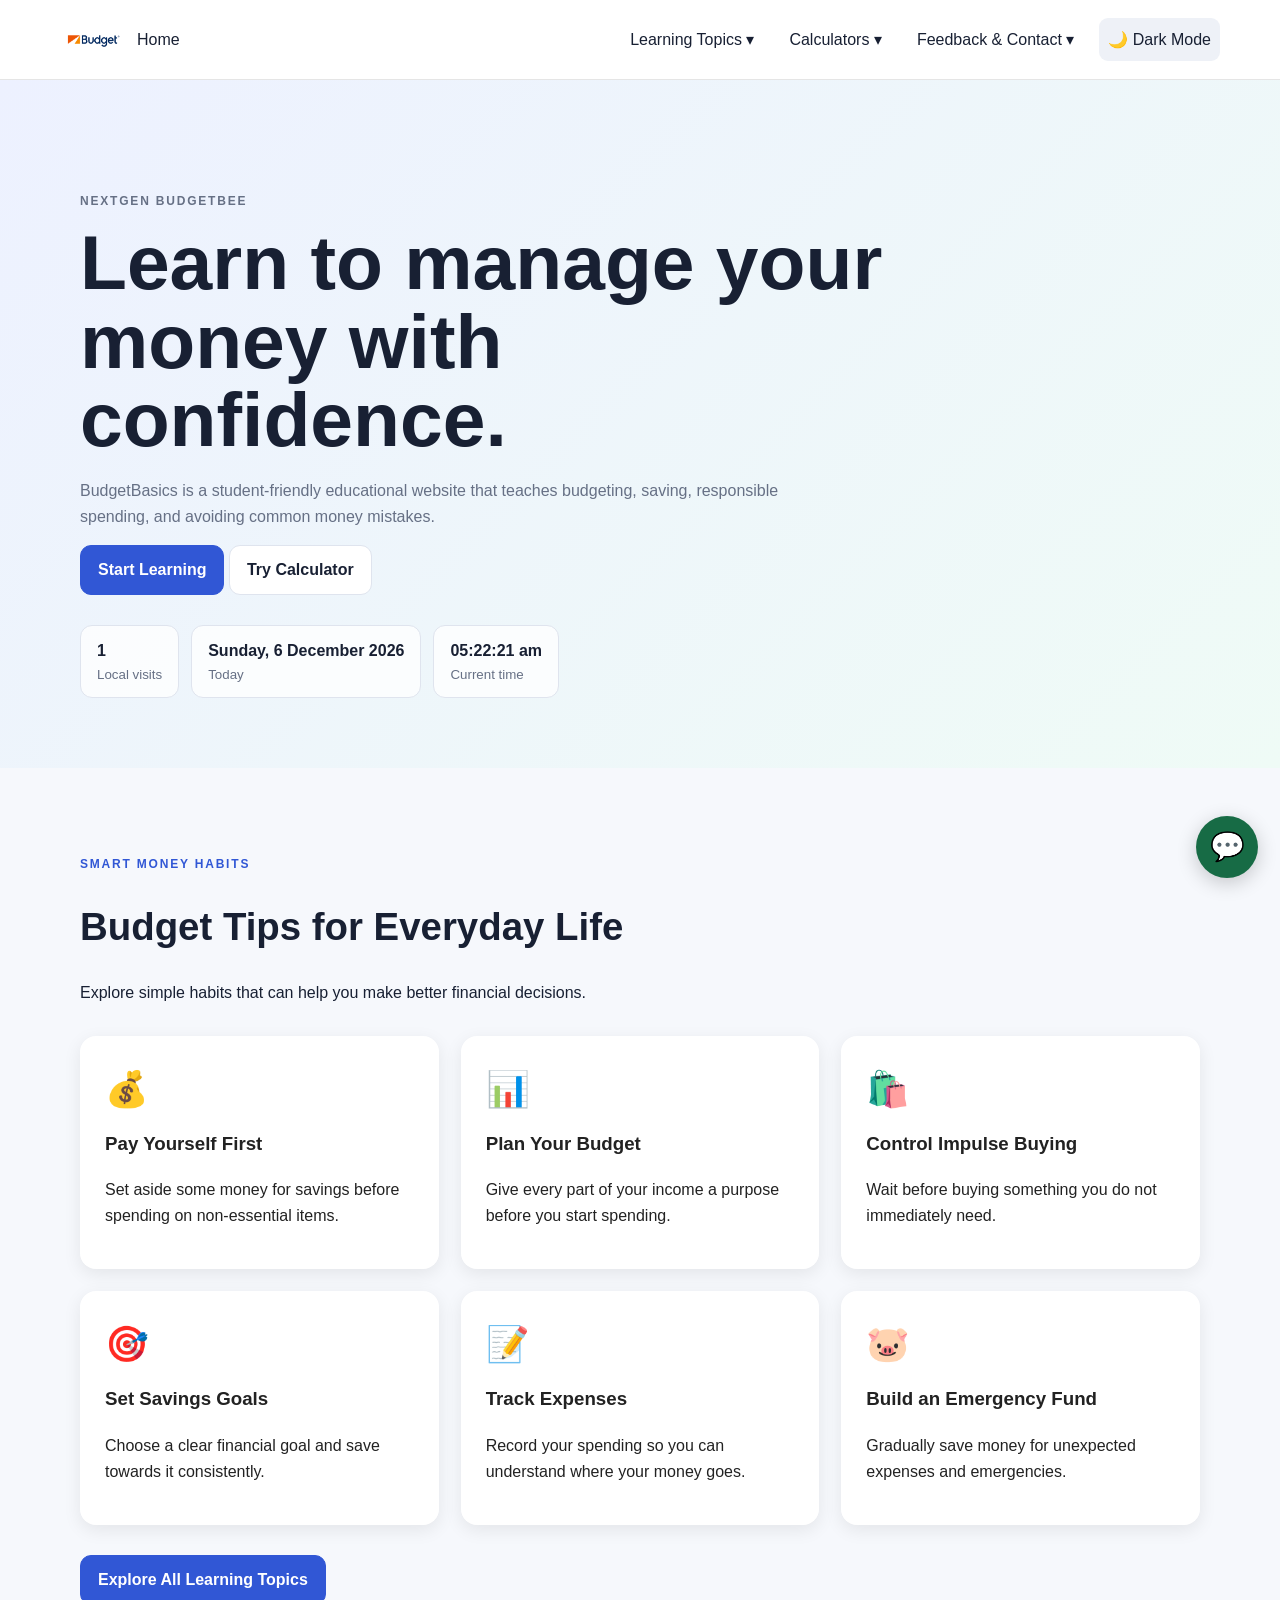
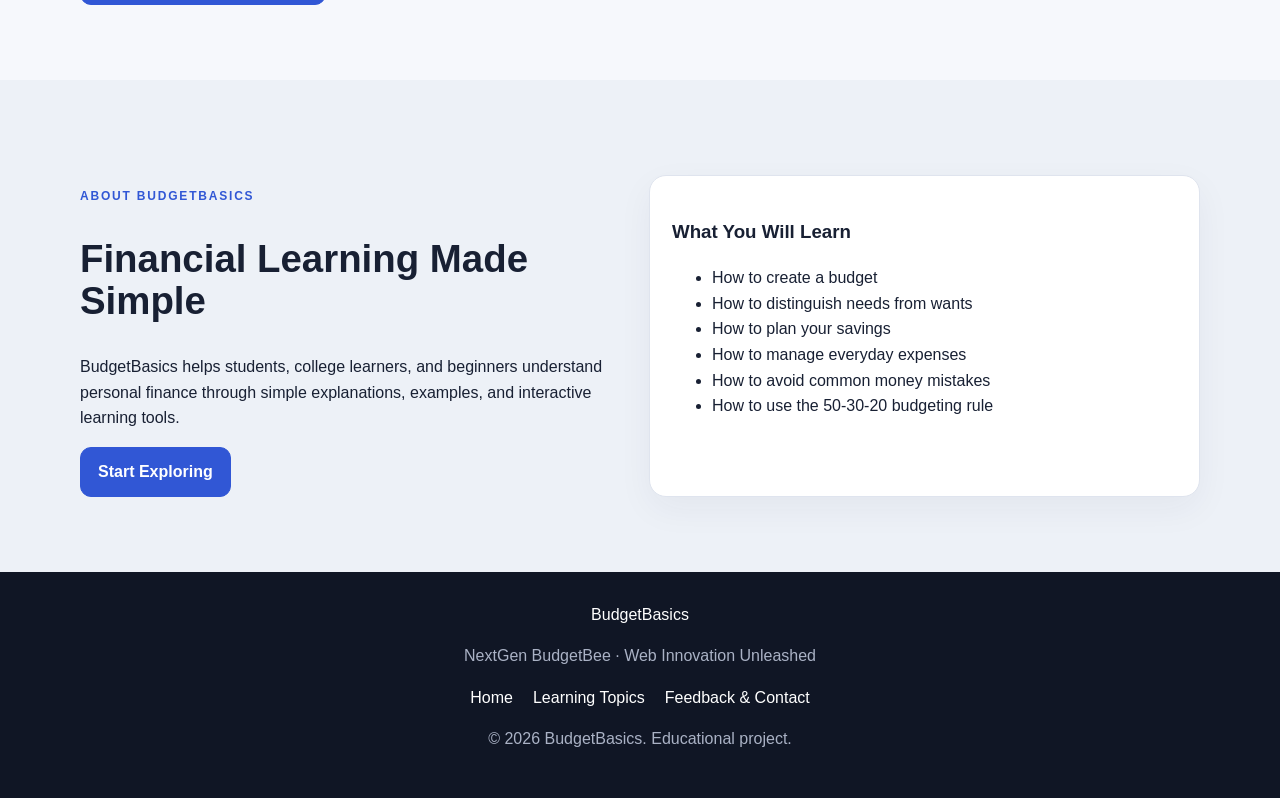
==== index.html @ 1b96ec5b "Add files via upload Upload BudgetBasics website files" ====
<!DOCTYPE html>
<html lang="en">

<head>
    <meta charset="UTF-8">
    <meta name="viewport" content="width=device-width, initial-scale=1.0">

    <title>BudgetBasics | NextGen BudgetBee</title>

    <link rel="stylesheet" href="style.css">
  
</head>

<body>

    <!-- HEADER AND NAVIGATION -->
    <header class="site-header">
        <nav class="navbar" aria-label="Main navigation">
            <div class="nav-left">
                <a href="index.html" class="logo-link" aria-label="BudgetBasics home">
                    <img src="budget.png.png" alt="BudgetBasics logo" class="site-logo">
                </a>
                <a href="index.html" class="home-link">Home</a>
            </div>

            <button id="menu" class="menu-toggle" type="button"
                    aria-label="Toggle navigation" aria-expanded="false">
                ☰
            </button>

            <div 
            id="nav" 
            class="nav-links">
                <div 
                class="dropdown">
                    <button 
                    type="button" 
                    class="dropdown-btn" 
                    id="learningBtn"
                    aria-expanded="false" 
                    aria-controls="learningMenu">Learning Topics ▾</button>

                    <div class="dropdown-menu" 
                    id="learningMenu">
                        <a href="budgetlearning.html#basics">Budgeting Basics</a>
                        <a href="budgetlearning.html#needs">Needs vs Wants</a>
                        <a href="budgetlearning.html#infographics">Infographics</a>
                        <a href="budgetlearning.html#rule">50-30-20 Rule</a>
                        <a href="budgetlearning.html#savings">Savings</a>
                        <a href="budgetlearning.html#expenses">Expenses</a>
                        <a href="budgetlearning.html#mistakes">Money Mistakes</a>
                        <a href="needs-wants.html">Understand Needs & Wants</a>
                    </div>
                </div>

                <div class="dropdown">
                    <button 
                    type="button" 
                    class="dropdown-btn" 
                    id="calculatorsBtn"
                    aria-expanded="false" 
                    aria-controls="calculatorsMenu">Calculators ▾ </button>

                    <div class="dropdown-menu" id="calculatorsMenu">
                        <a href="budgcalculators.html#budget-calculator">50-30-20 Calculator</a>
                        <a href="budgcalculators.html#expense-calculator">Expense Planner</a>
                    </div>
                </div>

                <div class="dropdown">
                    <button 
                    type="button"  
                    id="contactDropdownBtn"
                    aria-expanded="false" 
                    aria-controls="contactDropdown">Feedback &amp; Contact ▾ </button>

                    <div class="dropdown-menu" 
                    id="contactDropdown">
                        <a href="budgetfeedback.html#feedback">Feedback</a>
                        <a href="budgetfeedback.html#contact">Contact Us</a>
                    </div>
                </div>

                <button 
                id="dark" 
                type="button" 
                class="dark-btn">🌙 Dark Mode</button>
            </div>
        </nav>
    </header>

    <main>

        <!-- HOMEPAGE HERO SECTION -->
        <section id="home" class="hero">

            <div class="wrap">

                <p class="eyebrow">
                    NEXTGEN BUDGETBEE
                </p>

                <h1>
                    Learn to manage your money with confidence.
                </h1>

                <p>
                    BudgetBasics is a student-friendly educational
                    website that teaches budgeting, saving,
                    responsible spending, and avoiding common
                    money mistakes.
                </p>

                <div class="hero-buttons">

                    <a class="btn primary" href="budgetlearning.html">Start Learning</a>

                    <a class="btn" href="budgetlearning.html#rule">Try Calculator</a>

                </div>

                <!-- WEBSITE STATISTICS -->
                <div class="stats">

                    <div>
                        <b id="visits">1</b>
                        <small>Local visits</small>
                    </div>

                    <div>
                        <b id="date">--</b>
                        <small>Today</small>
                    </div>

                    <div>
                        <b id="time">--</b>
                        <small>Current time</small>
                    </div>

                </div>

            </div>

        </section>


        <!-- ANIMATED BUDGET TIPS -->
        <section id="budgetTips">

            <div class="wrap">

                <p class="eyebrow">SMART MONEY HABITS</p>

                <h2>Budget Tips for Everyday Life</h2>

                <p>
                    Explore simple habits that can help you
                    make better financial decisions.
                </p>

                <div class="tip-grid">

                    <article class="tip-card">

                        <div class="tip-icon">💰</div>

                        <h3>Pay Yourself First</h3>

                        <p>
                            Set aside some money for savings
                            before spending on non-essential items.
                        </p>

                    </article>


                    <article class="tip-card">

                        <div class="tip-icon">📊</div>

                        <h3>Plan Your Budget</h3>

                        <p>
                            Give every part of your income
                            a purpose before you start spending.
                        </p>

                    </article>


                    <article class="tip-card">

                        <div class="tip-icon">🛍️</div>

                        <h3>Control Impulse Buying</h3>

                        <p>
                            Wait before buying something you
                            do not immediately need.
                        </p>

                    </article>


                    <article class="tip-card">

                        <div class="tip-icon">🎯</div>

                        <h3>Set Savings Goals</h3>

                        <p>
                            Choose a clear financial goal
                            and save towards it consistently.
                        </p>

                    </article>


                    <article class="tip-card">

                        <div class="tip-icon">📝</div>

                        <h3>Track Expenses</h3>

                        <p>
                            Record your spending so you can
                            understand where your money goes.
                        </p>

                    </article>


                    <article class="tip-card">

                        <div class="tip-icon">🐷</div>

                        <h3>Build an Emergency Fund</h3>

                        <p>
                            Gradually save money for unexpected
                            expenses and emergencies.
                        </p>

                    </article>

                </div>

                <a href="budgetlearning.html" class="btn primary">Explore All Learning Topics</a>

            </div>

        </section>


        <!-- ABOUT SECTION -->
        <section 
        id="about" 
        class="alt">

            <div class="wrap two">

                <div>

                    <p class="eyebrow">ABOUT BUDGETBASICS</p>

                    <h2>Financial Learning Made Simple</h2>

                    <p>
                        BudgetBasics helps students, college
                        learners, and beginners understand
                        personal finance through simple
                        explanations, examples, and interactive
                        learning tools.
                    </p>

                    <a href="budgetlearning.html" class="btn primary">Start Exploring</a>

                </div>


                <div class="panel">

                    <h3>What You Will Learn</h3>

                    <ul>
                        <li>How to create a budget</li>
                        <li>How to distinguish needs from wants</li>
                        <li>How to plan your savings</li>
                        <li>How to manage everyday expenses</li>
                        <li>How to avoid common money mistakes</li>
                        <li>How to use the 50-30-20 budgeting rule</li>
                    </ul>

                </div>

            </div>

        </section>

    </main>


    <!-- FLOATING CHATBOT -->
    <div id="chatbotWidget" class="chatbot-widget">

        <button
            id="chatToggle"
            class="chat-toggle"
            aria-label="Open BudgetBee chatbot"
            aria-expanded="false"
        >
            💬
        </button>

        <div id="chatWindow" class="chat-window hidden">

            <div class="chat-header">

                <div>
                    <strong>BudgetBee AI</strong>
                    <small>Your budgeting assistant</small>
                </div>

                <button id="chatClose" aria-label="Close chatbot">
                    ✕
                </button>

            </div>


            <div id="chat" class="chat">

                <div class="bot">
                    Hi! Ask me about budgeting, saving,
                    needs, or avoiding overspending.
                </div>

            </div>


            <div class="prompts">

                <button class="prompt">
                    What is a need?
                </button>

                <button class="prompt">
                    How much should I save?
                </button>

                <button class="prompt">
                    How do I avoid overspending?
                </button>

            </div>


            <form id="chatForm" class="chatInput">

                <input
                    id="question"
                    type="text"
                    placeholder="Ask BudgetBee..."
                    autocomplete="off"
                    required
                >

                <button id="ask" class="btn primary" type="submit">
                    Send
                </button>

            </form>

            <small class="chat-note">
                Educational information only.
            </small>

        </div>

    </div>


    <!-- FOOTER -->
    <footer>

        <div class="wrap">

            <a class="footer-logo" href="index.html">
                BudgetBasics
            </a>

            <p>
                NextGen BudgetBee · Web Innovation Unleashed
            </p>

            <div class="footer-links">

                <a href="index.html">Home</a>

                <a href="budgetlearning.html">Learning Topics</a>

                <a href="budgetfeedback.html">Feedback & Contact</a>

            </div>

            <p>
                © 2026 BudgetBasics. Educational project.
            </p>

        </div>

    </footer>


    <!-- JAVASCRIPT -->
    <script src="script.js"></script>

</body>

</html>
---- style.css ----
*{box-sizing:border-box
}
:root{
    --bg:#f6f8fc;
    --card:#fff;
    --text:#182033;
    --muted:#667085;
    --primary:#3157d5;
    --green:#18a56b;
    --border:#dfe4ee
}
html
{scroll-behavior:smooth
}
body{margin:0;font-family:Arial,sans-serif;
    background:var(--bg);
    color:var(--text);line-height:1.6
}
a{
    text-decoration:none;
    color:inherit
}
button,input,select,textarea{font:inherit}button{cursor:pointer}
.wrap{width:min(1120px,92%);margin:auto
}
header{position:sticky;
    top:0;z-index:20;
    background:#fffffff2;
    border-bottom:1px solid var(--border)
}
.nav{
    min-height:70px;
    display:flex;
    align-items:center;
    gap:15px
}

.logo{
    font-size:1.35rem;
    font-weight:900;
    margin-right:auto
}
.logo span{
    color:var(--primary)
}
nav{
    display:flex;
    gap:12px;
    flex-wrap:wrap
}
nav a{font-size:.8rem;
    color:var(--muted)
}
#menu,#dark{
    border:0;
    background:#eef1f7;
    padding:9px;
    border-radius:9px
}
#menu{
    display:none;
}
.hero{
    padding:100px 0 70px;
    background:linear-gradient(135deg,#edf1ff,#effbf6)
}
h1{
    font-size:clamp(2.4rem,6vw,5rem);
    line-height:1.02;
    max-width:850px;
    margin:0 0 20px
}

h2{font-size:clamp(1.8rem,3vw,3rem);
    line-height:1.1
}
.hero p{
    max-width:700px;
    color:var(--muted)
}
.eyebrow{
    color:var(--primary);
    font-size:.75rem;
    font-weight:900;letter-spacing:.15em
}
.btn{
    display:inline-block;
    border:1px solid var(--border);
    background:var(--card);
    padding:11px 17px;
    border-radius:11px;
    font-weight:800
}
.primary{
    background:var(--primary);
    color:white;
    border-color:var(--primary)
}
.stats{
    display:flex;
    gap:12px;
    margin-top:30px;
    flex-wrap:wrap
}
.stats div{
    background:#ffffffc9;
    border:1px solid var(--border);
    padding:12px 16px;
    border-radius:12px}
.stats b,.stats small{
    display:block
}
.stats small{
    color:var(--muted)}
.ticker{
    background:#121a2a;
    color:white;
    padding:10px;
    text-align:center
}
.ticker span{margin-left:8px
}
section{
    padding:75px 0
}
.alt{
    background:#edf1f7
}
.cards{
    display:grid;
    gap:15px
}
.six{
    grid-template-columns:repeat(3,1fr)
}
.card,.panel,.visual{
    background:var(--card);
    border:1px solid var(--border);
    border-radius:17px;
    padding:22px;
    box-shadow:0 12px 35px #1f2d4a0d
}
    .card b{
        color:var(--primary)
    }
.card p,.visual p{
    color:var(--muted)
}
.two{
    display:grid;
    grid-template-columns:1fr 1fr;
    gap:18px;
    margin-top:20px
}
table{
        width:100%;
        border-collapse:collapse
}
th,td{
    padding:10px;
    border-bottom:1px solid var(--border);
    text-align:left
}
label{
    display:grid;
    gap:6px;
    font-weight:700;
    font-size:.88rem
}
input,select,textarea{
    width:100%;
    padding:11px;
    border:1px solid var(--border);
    border-radius:10px;
    background:var(--card);color:var(--text);
    outline:none
}input:focus,select:focus,textarea:focus,button:focus,a:focus{
    outline:3px solid #3157d544
}
.quiz{
    display:block;
    width:100%;
    margin:7px 0;
    text-align:left
}
.result{
    display:grid;
    grid-template-columns:repeat(3,1fr);
    gap:12px;margin-top:20px
}
.result div{
    border:1px solid var(--border);
    padding:16px;
    border-radius:12px
}
.result span,.result strong{
    display:block
}
.hidden{
    display:none
}
.note,.error{color:var(--muted)
}
.error{color:#c23535;min-height:20px
}
.callout{
    padding:12px;
    border-left:4px solid var(--green);
    background:#edf9f4
}
.progress{
    height:13px;
    background:#e9edf5;
    border-radius:99px;
    overflow:hidden
}
.progress i{
    display:block;
    height:100%;
    width:0;
    background:var(--primary)
}
.form{
    display:grid;
    gap:13px
}
.expenseForm{
    display:grid;
    grid-template-columns:1fr 1fr 1.4fr 1fr auto;
    gap:10px;
    align-items:end
}
.tableScroll{
    overflow:auto;
    margin-top:18px
}
.accordion{
    display:grid;
    gap:10px
}
details{
    background:var(--card);
    padding:16px;
    border:1px solid var(--border);
    border-radius:13px
}
summary{
    font-weight:800;
    cursor:pointer
}
.filters{
    display:flex;
    gap:8px;
    flex-wrap:wrap;
    margin-bottom:18px
}
.filter{
    border:1px solid var(--border);
    background:var(--card);
    padding:8px 13px;
    border-radius:20px
}
.filter.active{
    background:var(--primary);
    color:white
}
.gallery{
    display:grid;
    grid-template-columns:repeat(4,1fr);
    gap:15px
}
.visual div{
    height:180px;
    display:grid;
    place-items:center;
    text-align:center;
    background:linear-gradient(135deg,#edf1ff,#eaf8f1);
    border-radius:12px;
    font-size:1.4rem;
    font-weight:900
}
.chat{
    min-height:250px
}
.bot,.user{
    padding:10px 13px;
    border-radius:12px;
    max-width:80%;
    margin:8px 0}
.bot{
        background:#eef1f7
 }
.user{background:var(--primary);
    color:white;
    margin-left:auto
}
.prompts{
    display:flex;
    gap:7px;
    flex-wrap:wrap;
    margin:12px 0}.prompt{
        border:1px solid var(--border);
        background:var(--card);
        padding:8px 12px;
        border-radius:20px}.chatInput{display:flex;
        gap:8px
 }
.searchResults{
            display:grid;
            grid-template-columns:repeat(3,1fr);gap:10px;
            margin-top:15px
}.searchResults a{
    background:var(--card);
    padding:15px;
    border:1px solid var(--border);
    border-radius:12px;
    font-weight:800
}
footer
{background:#101625;
    color:white;
    padding:35px 0
}
 footer p{
        color:#aab2c5
    }
#top{
    position:fixed;
    right:20px;
    bottom:20px;
    border:0;
    background:var(--primary);
    color:white;
    width:45px;
    height:45px;
    border-radius:50%;
    display:none}
#top.show{
        display:block
    }
body.dark{
        --bg:#0d1220;
        --card:#151c2c;
        --text:#eef2ff;
        --muted:#aab4c8;
        --border:#2b3650
    }
body.dark header{
        background:#0d1220f2
    }
    body.dark .hero{
        background:linear-gradient(135deg,#141c36,#10251d)
    }



/* ==============================
   LOGO
============================== */

.logo {
    display: flex;
    align-items: center;
    gap: 10px;
    text-decoration: none;
    font-weight: bold;
}

.logo-image {
    width: 100px;
    height: 45px;
    object-fit: contain;
    background: transparent;
}

.logo-highlight {
    color: #e4a11b;
}


/* ==============================
   NAVIGATION DROPDOWN
============================== */

.dropdown {
    position: relative;
}

.dropdown-btn {
    background: transparent;
    border: none;
    color: inherit;
    font: inherit;
    padding: 10px;
    cursor: pointer;
}

.dropdown-menu {
    display: none;
    position: absolute;
    top: 100%;
    left: 0;
    min-width: 210px;
    background: white;
    border-radius: 10px;
    box-shadow: 0 8px 20px rgba(0, 0, 0, 0.15);
    z-index: 1000;
    overflow: hidden;
}

.dropdown-menu.open {
    display: block;
}

.dropdown-menu a {
    display: block;
    padding: 12px 15px;
    color: #222;
    text-decoration: none;
}

.dropdown-menu a:hover {
    background: #f1f5f9;
}


/* ==============================
   BUDGET TIP GRID
============================== */

.tip-grid,
.topic-grid,
.contact-grid {
    display: grid;
    grid-template-columns: repeat(3, minmax(0, 1fr));
    gap: 22px;
    margin: 30px 0;
}

.tip-card,
.topic-card {
    padding: 25px;
    border-radius: 16px;
    background: white;
    color: #222;
    box-shadow: 0 5px 18px rgba(0, 0, 0, 0.08);
    text-decoration: none;

    transition:
        transform 0.3s ease,
        box-shadow 0.3s ease;
}

.tip-card:hover,
.topic-card:hover {
    transform: translateY(-8px);
    box-shadow: 0 12px 28px rgba(0, 0, 0, 0.14);
}

.tip-icon,
.topic-card span {
    display: block;
    font-size: 35px;
    margin-bottom: 12px;
}

.topic-card h3,
.tip-card h3 {
    margin-top: 10px;
}


/* ==============================
   CARD ANIMATION
============================== */

@keyframes cardAppear {
    from {
        opacity: 0;
        transform: translateY(20px);
    }

    to {
        opacity: 1;
        transform: translateY(0);
    }
}

.tip-card,
.topic-card {
    animation: cardAppear 0.7s ease both;
}

.tip-card:nth-child(2),
.topic-card:nth-child(2) {
    animation-delay: 0.1s;
}

.tip-card:nth-child(3),
.topic-card:nth-child(3) {
    animation-delay: 0.2s;
}

.tip-card:nth-child(4),
.topic-card:nth-child(4) {
    animation-delay: 0.3s;
}

.tip-card:nth-child(5),
.topic-card:nth-child(5) {
    animation-delay: 0.4s;
}

.tip-card:nth-child(6),
.topic-card:nth-child(6) {
    animation-delay: 0.5s;
}


/* ==============================
   FLOATING CHATBOT
============================== */

.chatbot-widget {
    position: fixed;
    right: 22px;
    bottom: 22px;
    z-index: 2000;
}


/* ROUND CHAT BUTTON */

.chat-toggle {
    width: 62px;
    height: 62px;
    border: none;
    border-radius: 50%;
    background: #176b45;
    color: white;
    font-size: 28px;
    cursor: pointer;
    box-shadow: 0 5px 20px rgba(0, 0, 0, 0.2);
    transition: transform 0.3s ease;
}

.chat-toggle:hover {
    transform: scale(1.08);
}


/* CHAT WINDOW */

.chat-window {
    position: absolute;
    right: 0;
    bottom: 75px;
    width: 340px;
    max-width: calc(100vw - 35px);
    height: 480px;
    max-height: calc(100vh - 120px);
    background: white;
    border-radius: 16px;
    box-shadow: 0 8px 30px rgba(0, 0, 0, 0.2);
    display: flex;
    flex-direction: column;
    overflow: hidden;
}

.hidden {
    display: none !important;
}


/* CHAT HEADER */

.chat-header {
    display: flex;
    justify-content: space-between;
    align-items: center;
    gap: 12px;
    padding: 15px;
    background: #176b45;
    color: white;
}

.chat-header small {
    display: block;
    margin-top: 4px;
}

.chat-header button {
    border: none;
    background: transparent;
    color: white;
    font-size: 20px;
    cursor: pointer;
}


/* CHAT MESSAGES */

.chat {
    flex: 1;
    overflow-y: auto;
    padding: 15px;
}

.bot,
.user {
    max-width: 90%;
    padding: 10px;
    margin-bottom: 12px;
    border-radius: 12px;
    line-height: 1.5;
    overflow-wrap: anywhere;
}

.bot {
    background: #eef6f1;
    color: #222;
}

.user {
    background: #176b45;
    color: white;
    margin-left: auto;
}


/* CHAT SUGGESTIONS */

.prompts {
    display: flex;
    flex-wrap: wrap;
    gap: 6px;
    padding: 10px;
}

.prompt {
    padding: 7px;
    border: 1px solid #176b45;
    border-radius: 15px;
    background: white;
    color: #176b45;
    cursor: pointer;
    font-size: 12px;
}


/* CHAT INPUT */

.chatInput {
    display: flex;
    gap: 8px;
    padding: 10px;
}

.chatInput input {
    flex: 1;
    min-width: 0;
    padding: 10px;
    border: 1px solid #ccc;
    border-radius: 8px;
}

.chat-note {
    padding: 0 10px 10px;
    color: #666;
}


/* ==============================
   FOOTER
============================== */
footer { 
    text-align: center; 
    padding: 30px 20px; 
} 
footer .wrap { 
    display: flex; 
    flex-direction: column; 
    align-items: center; 
    justify-content: center; 
} 
.footer-links { 
    display: flex; 
    justify-content: center; 
    align-items: center; 
    flex-wrap: wrap; 
    gap: 20px; 
} 
.footer-logo { 
    display: inline-block; 
    text-align: center; 
}

/* ==============================
   RESPONSIVE LAYOUT
============================== */

@media (max-width: 800px) {

    .tip-grid,
    .topic-grid,
    .contact-grid {
        grid-template-columns: repeat(2, minmax(0, 1fr));
    }

}

@media (max-width: 550px) {

    .tip-grid,
    .topic-grid,
    .contact-grid {
        grid-template-columns: 1fr;
    }

    .chatbot-widget {
        right: 12px;
        bottom: 12px;
    }

    .chat-toggle {
        width: 55px;
        height: 55px;
    }

    .chat-window {
        width: calc(100vw - 24px);
        right: -4px;
    }

    .dropdown-menu {
        position: static;
        box-shadow: none;
        min-width: 100%;
    }

}

/* =================================
   LEARNING TOPICS DROPDOWN FIX
================================= */

.dropdown {
    position: relative;
    display: inline-block;
}

.dropdown-btn {
    display: block;
    padding: 10px 12px;
    border: none;
    background: transparent;
    color: inherit;
    font-size: inherit;
    font-family: inherit;
    cursor: pointer;
}

/* Hide the dropdown by default */
.dropdown-menu {
    display: none;
    position: absolute;
    top: 100%;
    left: 0;
    min-width: 220px;
    background: white;
    border-radius: 10px;
    box-shadow: 0 8px 20px rgba(0, 0, 0, 0.18);
    z-index: 9999;
    overflow: hidden;
}

/* Display the dropdown when JavaScript adds open */
.dropdown-menu.open {
    display: block;
}

/* Dropdown links */
.dropdown-menu a {
    display: block;
    padding: 12px 16px;
    color: #222;
    text-decoration: none;
    white-space: nowrap;
}

.dropdown-menu a:hover {
    background: #f1f5f9;
    color: #176b45;
}

/* Keep dropdown usable on small screens */
@media (max-width: 768px) {

    .dropdown {
        display: block;
        width: 100%;
    }

    .dropdown-btn {
        width: 100%;
        text-align: left;
    }

    .dropdown-menu {
        position: static;
        width: 100%;
        box-shadow: none;
        border-radius: 6px;
        margin-top: 5px;
    }

}

/* =================================
   DARK MODE
================================= */

/* Smooth colour transitions */
body,
header,
footer,
section,
.panel,
.card,
.tip-card,
.topic-card,
input,
select,
textarea,
table {
    transition:
        background-color 0.3s ease,
        color 0.3s ease,
        border-color 0.3s ease;
}

/* Main page */
body.dark {
    background-color: #121212;
    color: #f1f1f1;
}

/* Header and footer */
body.dark header,
body.dark footer {
    background-color: #1b1b1b;
    color: #f1f1f1;
}

/* Sections */
body.dark section,
body.dark section.alt {
    background-color: #181818;
    color: #f1f1f1;
}

/* Cards and panels */
body.dark .panel,
body.dark .card,
body.dark .tip-card,
body.dark .topic-card {
    background-color: #252525;
    color: #f1f1f1;
    border-color: #444;
}

/* Headings and paragraphs */
body.dark h1,
body.dark h2,
body.dark h3,
body.dark p,
body.dark li,
body.dark small {
    color: inherit;
}

/* Navigation */
body.dark .nav a,
body.dark .dropdown-btn {
    color: #f1f1f1;
}

/* Dropdown */
body.dark .dropdown-menu {
    background-color: #252525;
}

body.dark .dropdown-menu a {
    color: #f1f1f1;
}

body.dark .dropdown-menu a:hover {
    background-color: #383838;
}

/* Form fields */
body.dark input,
body.dark select,
body.dark textarea {
    background-color: #252525;
    color: #f1f1f1;
    border: 1px solid #555;
}

/* Tables */
body.dark table {
    color: #f1f1f1;
}

body.dark th,
body.dark td {
    border-color: #555;
}

/* Links */
body.dark a {
    color: #8fc9ff;
}

/* Buttons */
body.dark button {
    color: #f1f1f1;
}

/* Preserve primary button colours */
body.dark .btn.primary {
    background-color: #176b45;
    color: white;
}

/* Chat window */
body.dark .chat-window {
    background-color: #202020;
    color: #f1f1f1;
}

body.dark .bot {
    background-color: #303030;
    color: #f1f1f1;
}

body.dark .prompt {
    background-color: #252525;
    color: #f1f1f1;
    border-color: #777;
}

/* Chat input */
body.dark .chatInput input {
    background-color: #252525;
    color: #f1f1f1;
}


    @media(max-width:1000px){
        nav{display:none;
            position:absolute;
            left:4%;
            right:4%;
            top:70px;
            background:var(--card);
            padding:15px;
            border:1px solid var(--border);
            border-radius:12px
        }
            nav.open{
                display:grid;
                grid-template-columns:repeat(2,1fr)
            }
            #menu{
                display:block
            }
            .six{
                grid-template-columns:repeat(2,1fr)
            }
            .gallery{
                grid-template-columns:repeat(2,1fr)
            }
            .expenseForm{
                grid-template-columns:1fr 1fr
            }.expenseForm button{
                grid-column:span 2
            }
        }
        @media(max-width:700px){
            .two,.six,.result,.gallery,.searchResults{
                grid-template-columns:1fr
            }
            .expenseForm{
                grid-template-columns:1fr
            }
            .expenseForm button{
                grid-column:auto
            }
            .chatInput{
                flex-direction:column
            }
            .hero{
                padding-top:70px
            }
            section{
                padding:55px 0
            }
            nav.open{
                grid-template-columns:1fr}}


.budget-calculator {
 max-width: 800px; 
 margin: 40px auto; 
 padding: 25px; 
 text-align: center; 
} 
.budget-calculator h2 {
 margin-bottom: 12px; 
} 
.calculator-box { 
max-width: 550px; 
margin: 25px auto; 
padding: 25px; 
border: 1px solid #ddd; 
border-radius: 15px; 
background: #ffffff; 
box-shadow: 0 5px 15px rgba(0, 0, 0, 0.08); 
text-align: left; 
} 
.calculator-box label { 
display: block; 
margin-bottom: 10px; 
font-weight: bold; 
} 
.calculator-box input { 
display: block; 
width: 100%; 
padding: 14px; 
margin-bottom: 15px; 
border: 1px solid #bbb; 
border-radius: 8px; 
font-size: 16px; 
box-sizing: border-box; 
} 
.calculator-box button { 
width: 100%; 
min-height: 48px; 
padding: 12px; 
border: none; 
border-radius: 8px; 
background: #237a57; 
color: white; 
font-size: 16px; 
font-weight: bold; 
cursor: pointer; 
} 
.calculator-box button:hover { 
background: #185c40; 
} 
#budgetError { 
color: #c62828; 
font-weight: bold; 
} 
#budgetResults { 
margin-top: 25px; 
}
 #budgetResults[hidden] { 
display: none; 
} 
.budget-result { 
margin: 15px 0; 
padding: 15px; 
border-radius: 10px; 
}
.budget-result h4 { 
margin: 0 0 8px;
} 
.budget-result p { 
margin: 5px 0 12px; 
} 
.budget-result strong { 
font-size: 22px; 
} 
.needs-result { 
background: #e4f3e9; 
color: #185c40; 
} 
.wants-result { 
background: #fff0d9; 
color: #80520b; 
} 
.savings-result { 
background: #e5edff; 
color: #244c9b; 
} 
.budget-total { 
display: flex; 
justify-content: space-between; 
gap: 12px; 
flex-wrap: wrap; 
margin-top: 20px; 
padding-top: 15px; 
border-top: 2px solid #ddd; 
font-size: 18px; 
} 
@media (max-width: 600px) {
.budget-calculator { 
    padding: 12px; 
} 
.calculator-box { 
padding: 18px; 
}
}
#expenses { 
    max-width: 650px; 
    margin: 30px auto; 
    padding: 20px; 
} 
#expenseForm { 
    display: flex; 
    flex-direction: column; 
    gap: 12px; 
} 
#expenseAmount { 
    width: 100%; 
    box-sizing: border-box; 
    padding: 14px; 
    border: 1px solid #ccc; 
    border-radius: 8px; 
    font-size: 16px; 
}
#expenseForm button { 
    padding: 14px; 
    border: none; 
    border-radius: 8px; 
    background: #237a57; 
    color: white; 
    font-size: 16px; 
    cursor: pointer; 
} 
#expenseResult { 
    margin-top: 20px; 
    padding: 20px; 
    background: #e4f3e9;
    color: #185c40; 
    border-radius: 10px; 
} 
#expenseResult[hidden] { 
    display: none; 
} 
#expenseTotal { 
    font-size: 24px; 
} 
#expenseError { 
    color: #c62828; 
}

/* HEADER AND NAVIGATION */

.site-header {
    position: relative;
    z-index: 1000;
    background: var(--header-bg, #ffffff);
    border-bottom: 1px solid #e5e5e5;
}

.navbar {
    display: flex;
    align-items: center;
    justify-content: space-between;
    gap: 20px;
    max-width: 1200px;
    margin: 0 auto;
    padding: 12px 20px;
}

.nav-left {
    display: flex;
    align-items: center;
    gap: 12px;
    flex-shrink: 0;
}

.site-logo {
    display: block;
    width: 65px;
    height: 55px;
    object-fit: contain;
}

.home-link {
    font-weight: bold;
}

.nav-links {
    display: flex;
    align-items: center;
    justify-content: flex-end;
    flex-wrap: wrap;
    gap: 15px;
}

.nav-links a,
.nav-links button,
.home-link {
    text-decoration: none;
    color: inherit;
    font: inherit;
}

.nav-links a:hover,
.home-link:hover {
    color: #237a57;
}

.menu-toggle {
    display: none;
}

/* FEEDBACK AND CONTACT DROPDOWN */

.dropdown {
    position: relative;
}

.dropdown > button {
    padding: 10px;
    border: none;
    background: transparent;
    cursor: pointer;
}

.dropdown-menu {
    display: none;
    position: absolute;
    top: 100%;
    right: 0;
    min-width: 170px;
    padding: 8px;
    background: #ffffff;
    color: #222222;
    border: 1px solid #dddddd;
    border-radius: 8px;
    box-shadow: 0 5px 15px rgba(0, 0, 0, 0.12);
}

.dropdown-menu.open {
    display: block;
}

.dropdown-menu a {
    display: block;
    padding: 12px;
    border-radius: 5px;
}

.dropdown-menu a:hover {
    background: #e4f3e9;
}

/* MOBILE NAVIGATION */

@media (max-width: 850px) {
    .navbar {
        flex-wrap: wrap;
    }

    .menu-toggle {
        display: block;
        padding: 10px;
        font-size: 22px;
        cursor: pointer;
    }

    .nav-links {
        display: none;
        flex-direction: column;
        align-items: stretch;
        width: 100%;
        gap: 8px;
    }

    .nav-links.open {
        display: flex;
    }

    .dropdown-menu {
        position: static;
        width: auto;
        box-shadow: none;
    }
}
/* Keep Dark Mode button text black */

body.dark #dark {
    color: #000000 !important;
    background-color: #ffffff !important;
    border: 1px solid #cccccc;
}
/* =====================================
   BUDGETBASICS CONTACT FORM DESIGN
===================================== */

.message-form {
    max-width: 750px;
    margin: 40px auto;
    padding: 30px;
    border-radius: 18px;
}

.message-form h3 {
    font-size: 26px;
    margin-bottom: 12px;
}

.message-form p {
    line-height: 1.7;
}

#contactForm {
    display: flex;
    flex-direction: column;
    gap: 12px;
    margin-top: 25px;
}

#contactForm label {
    font-weight: 600;
    margin-top: 8px;
}

#contactForm input,
#contactForm textarea {
    width: 100%;
    padding: 14px;
    border: 1px solid #cccccc;
    border-radius: 10px;
    font-size: 16px;
    font-family: inherit;
    box-sizing: border-box;
}

#contactForm textarea {
    resize: vertical;
    min-height: 130px;
}

#contactForm input:focus,
#contactForm textarea:focus {
    outline: 2px solid #b9366b;
    border-color: #b9366b;
}

#contactForm button {
    padding: 14px 22px;
    border-radius: 10px;
    font-size: 16px;
    cursor: pointer;
    margin-top: 10px;
}

#contactForm button:disabled {
    opacity: 0.6;
    cursor: not-allowed;
}

#formStatus {
    margin-top: 18px;
    font-weight: 600;
    line-height: 1.6;
}

/* MOBILE RESPONSIVENESS */

@media (max-width: 600px) {

    .message-form {
        padding: 20px;
        margin: 25px auto;
    }

    .message-form h3 {
        font-size: 22px;
    }

    #contactForm input,
    #contactForm textarea {
        font-size: 16px;
    }

}
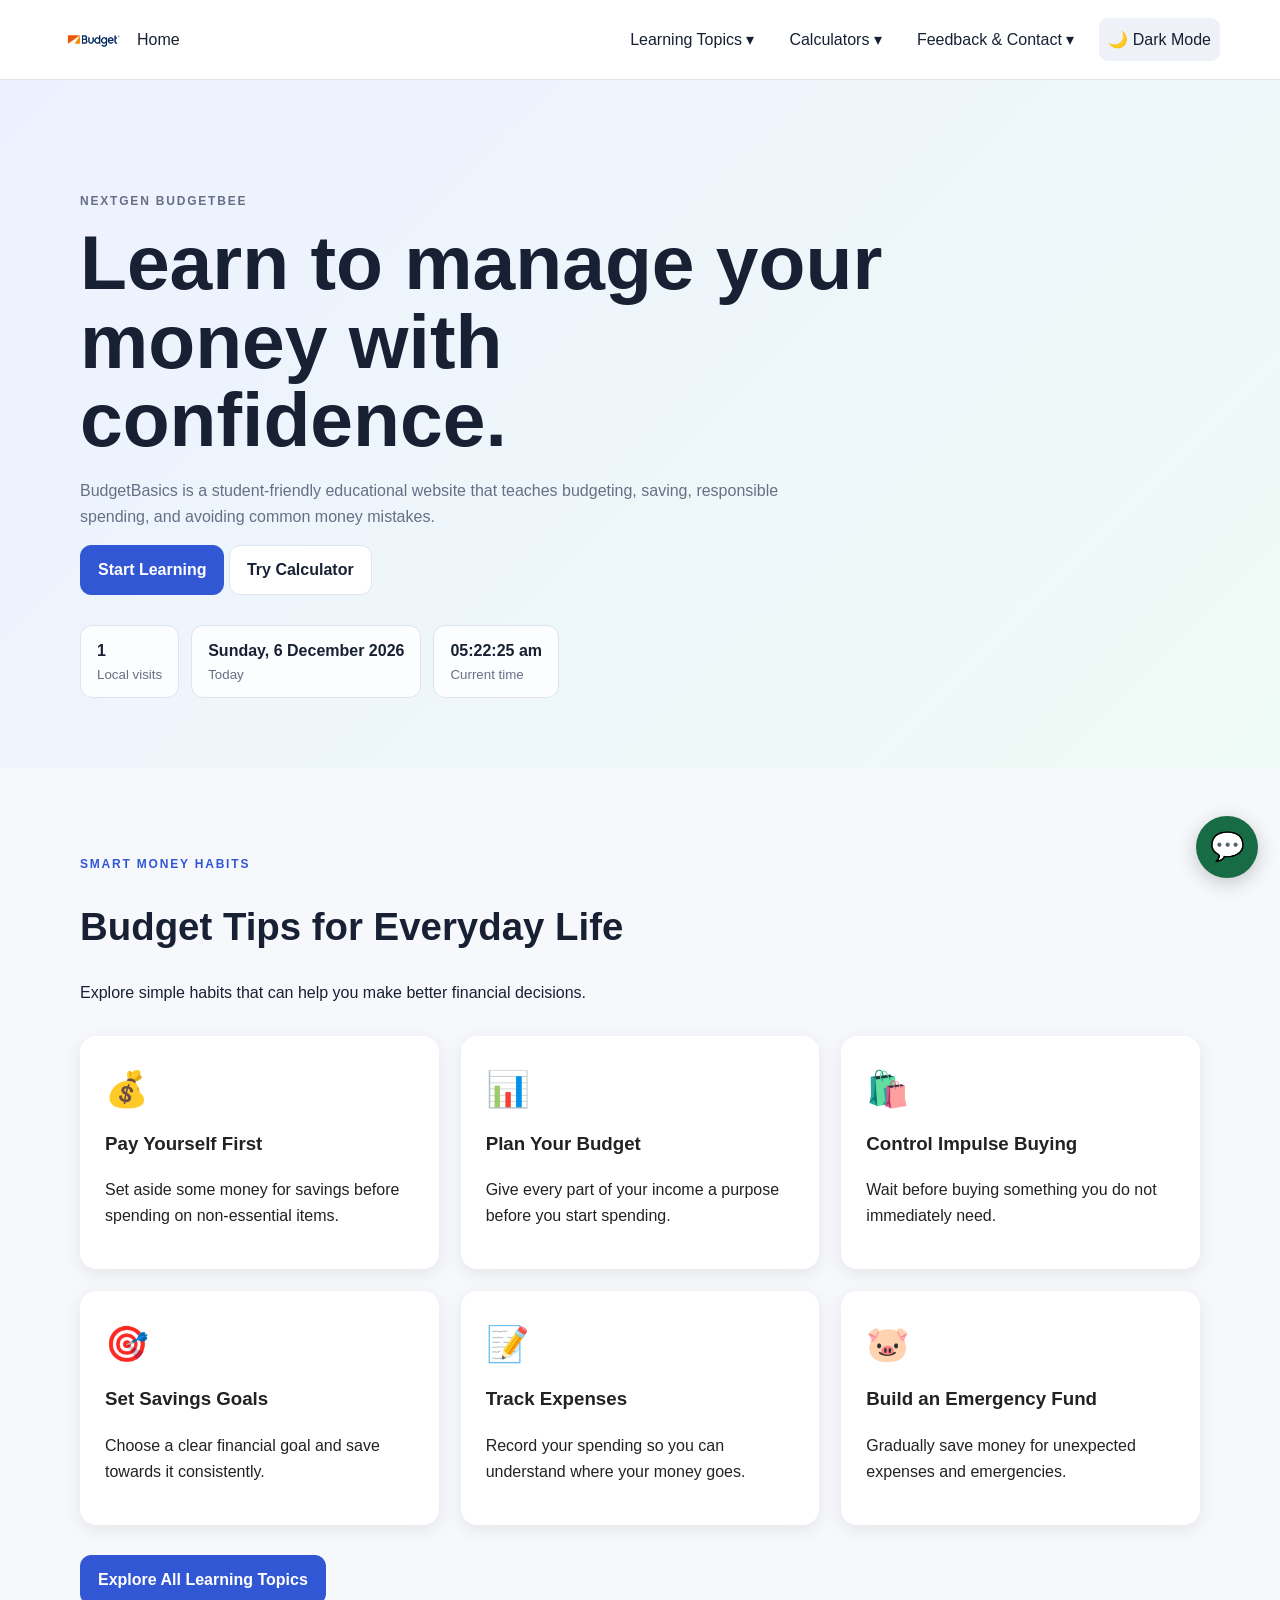
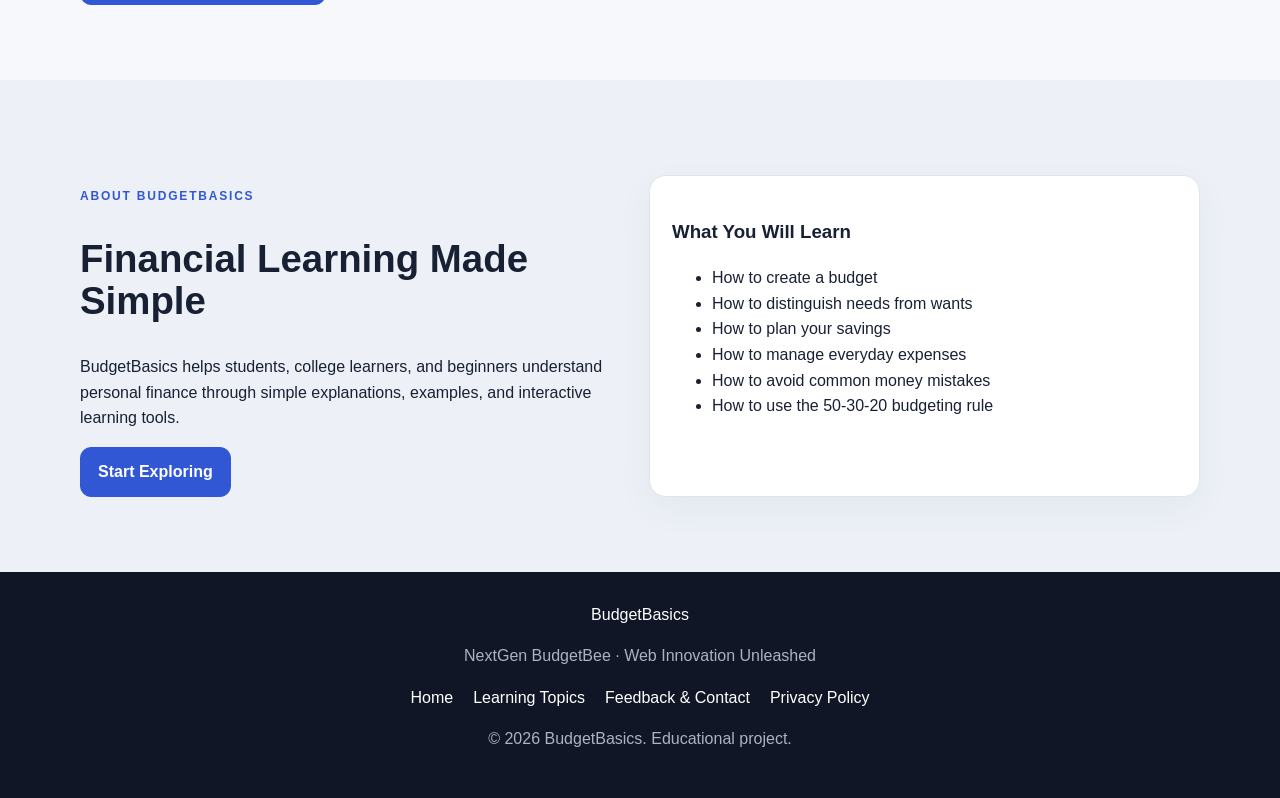
==== commit 073b3b40: "Add Privacy Policy page and homepage link" ====
--- a/index.html
+++ b/index.html
@@ -18,8 +18,10 @@
         <nav class="navbar" aria-label="Main navigation">
             <div class="nav-left">
                 <a href="index.html" class="logo-link" aria-label="BudgetBasics home">
-                    <img src="budget.png.png" alt="BudgetBasics logo" class="site-logo">
-                </a>
+                    <img src="budget.png.png" 
+                     alt="BudgetBasics logo" 
+                     class="site-logo"></a>
+
                 <a href="index.html" class="home-link">Home</a>
             </div>
 
@@ -383,33 +385,35 @@
     <!-- FOOTER -->
     <footer>
 
-        <div class="wrap">
-
-            <a class="footer-logo" href="index.html">
-                BudgetBasics
-            </a>
-
-            <p>
-                NextGen BudgetBee · Web Innovation Unleashed
-            </p>
-
-            <div class="footer-links">
-
-                <a href="index.html">Home</a>
-
-                <a href="budgetlearning.html">Learning Topics</a>
-
-                <a href="budgetfeedback.html">Feedback & Contact</a>
-
-            </div>
-
-            <p>
-                © 2026 BudgetBasics. Educational project.
-            </p>
+    <div class="wrap">
+
+        <a class="footer-logo" href="index.html">
+            BudgetBasics
+        </a>
+
+        <p>
+            NextGen BudgetBee · Web Innovation Unleashed
+        </p>
+
+        <div class="footer-links">
+
+            <a href="index.html">Home</a>
+
+            <a href="budgetlearning.html">Learning Topics</a>
+
+            <a href="budgetfeedback.html">Feedback & Contact</a>
+
+            <a href="privacypolicy.html">Privacy Policy</a>
 
         </div>
 
-    </footer>
+        <p>
+            © 2026 BudgetBasics. Educational project.
+        </p>
+
+    </div>
+
+</footer>
 
 
     <!-- JAVASCRIPT -->
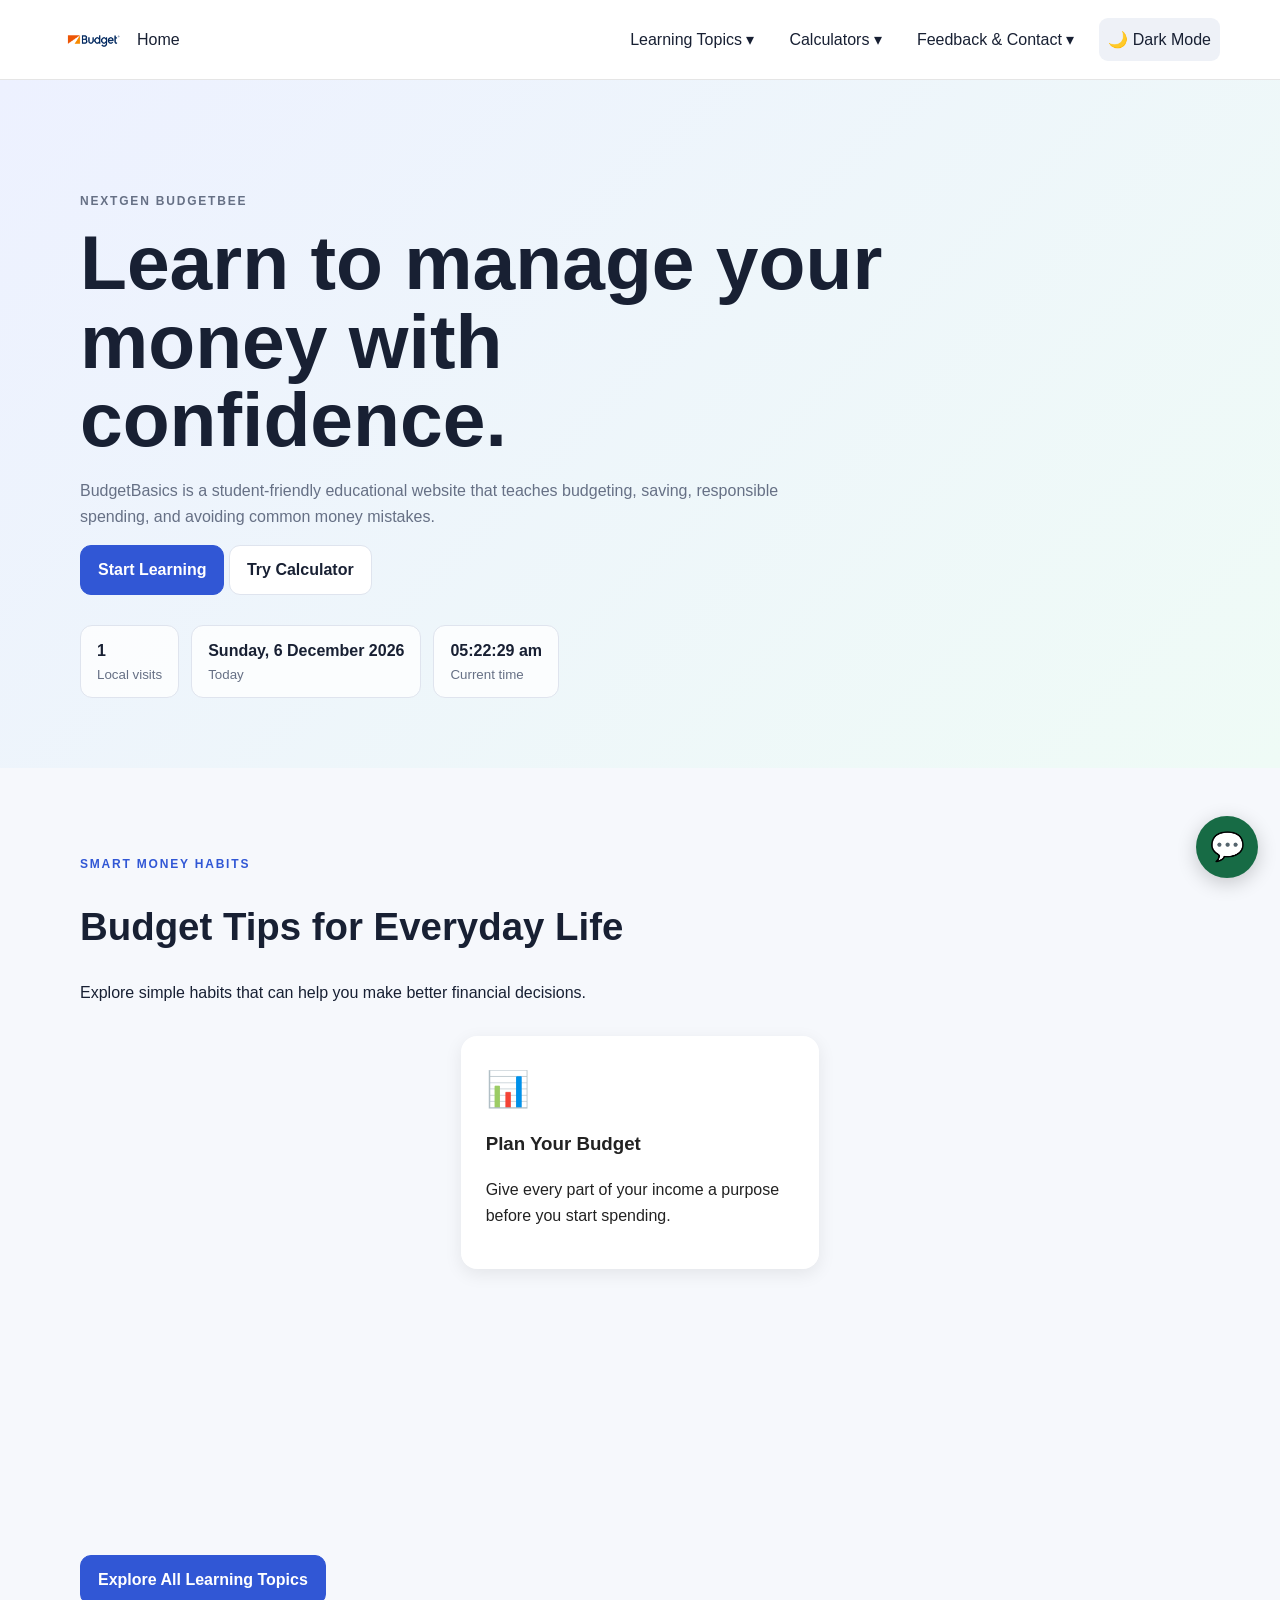
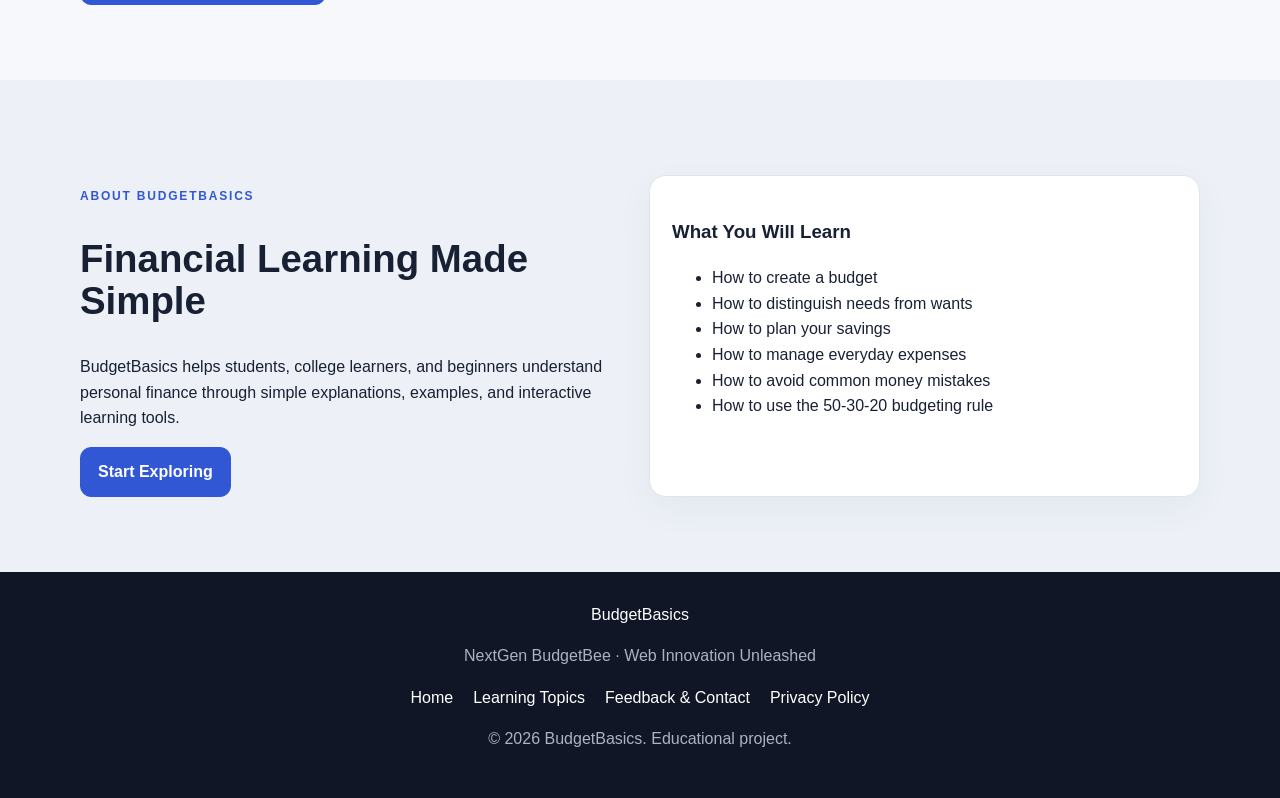
==== commit 752e73d3: "Add BudgetBasics favicon to all pages" ====
--- a/index.html
+++ b/index.html
@@ -8,6 +8,8 @@
     <title>BudgetBasics | NextGen BudgetBee</title>
 
     <link rel="stylesheet" href="style.css">
+
+    <link rel="icon" type="image/png" href="budget.png.png">
   
 </head>
 
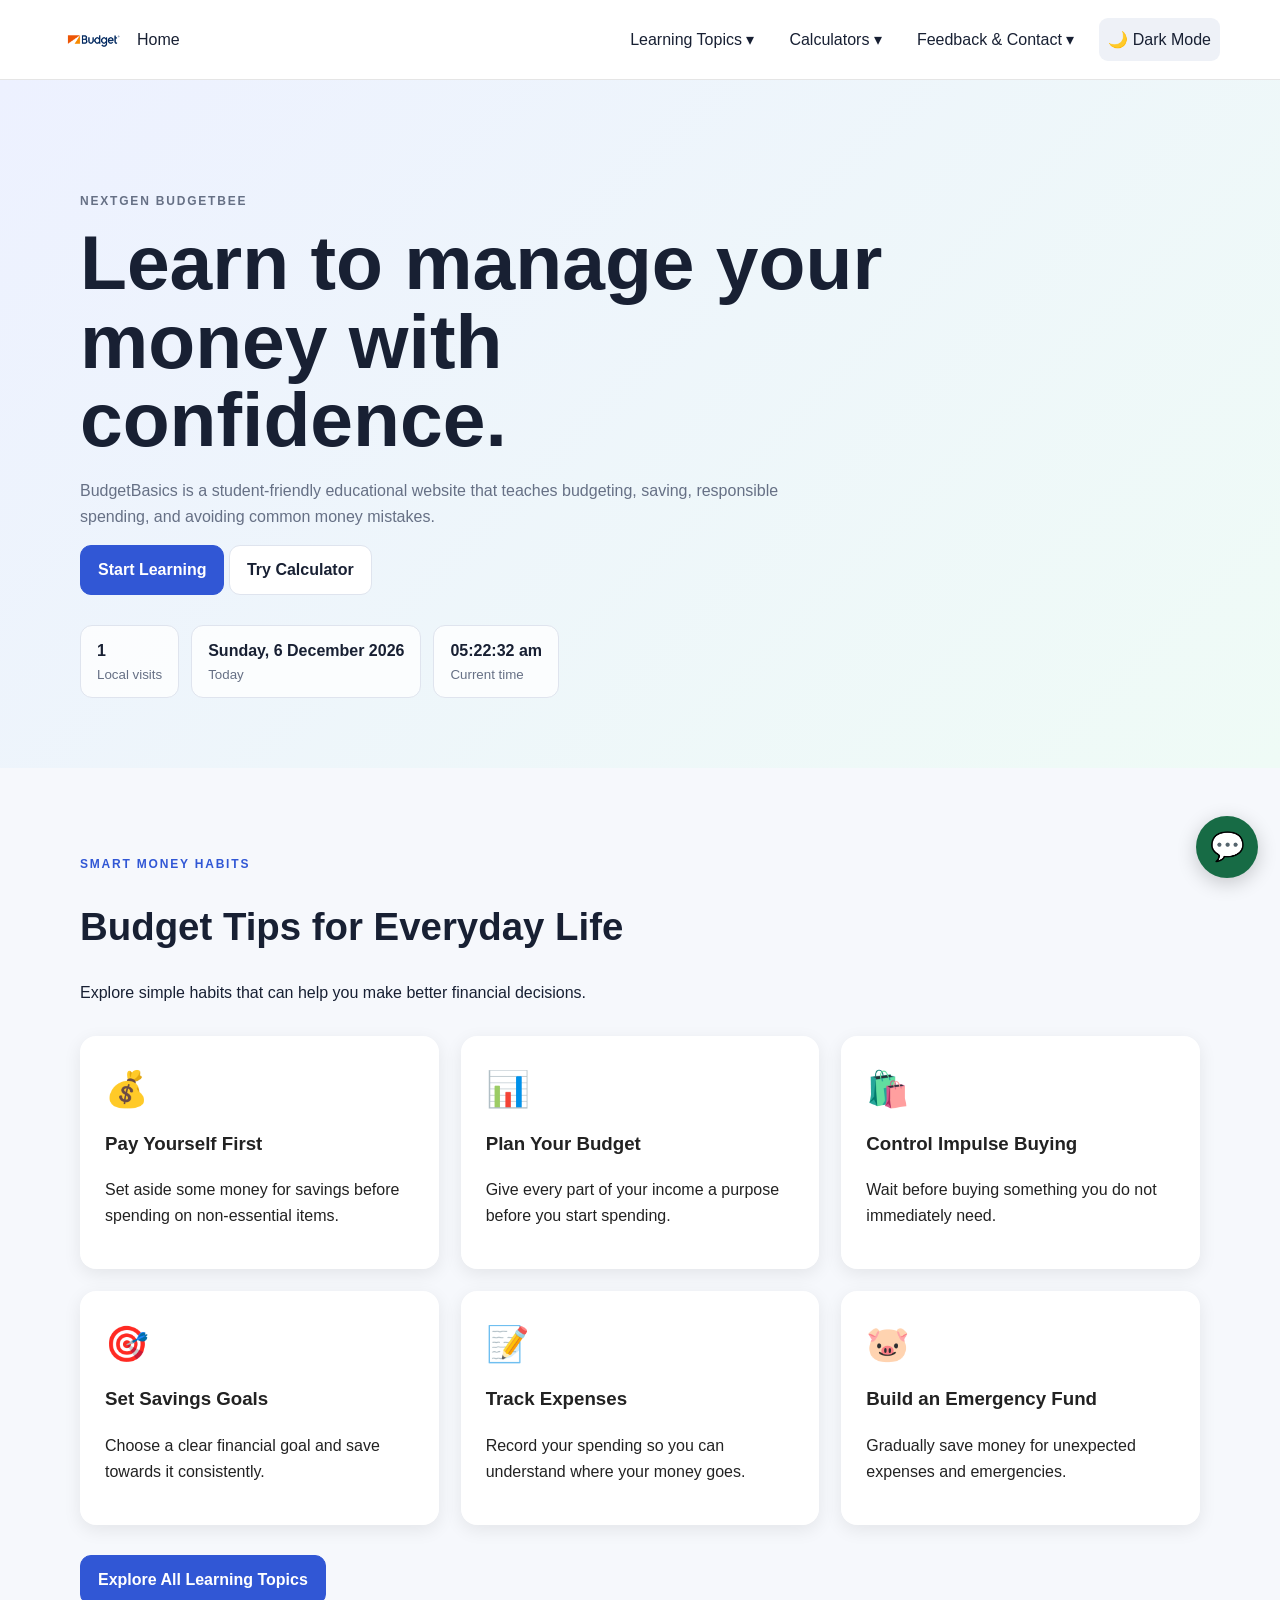
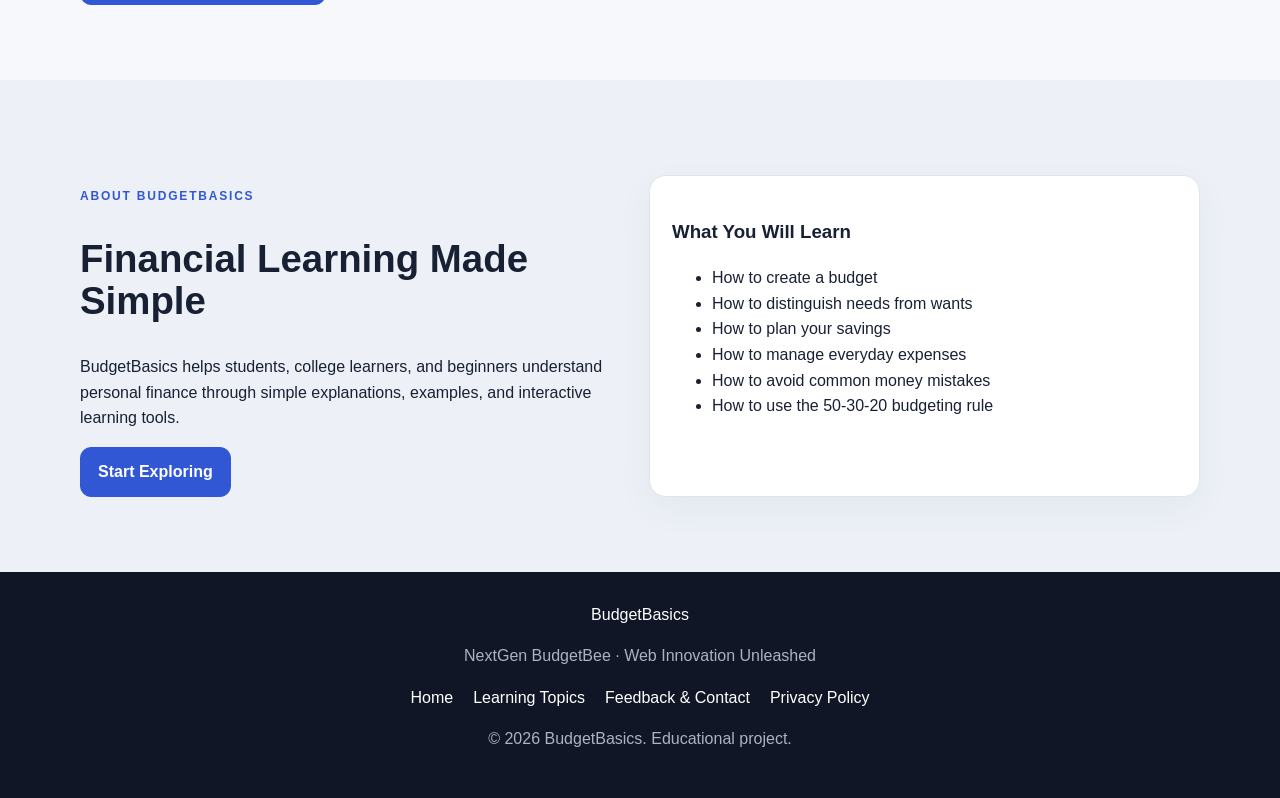
==== commit a448de01: "Improve BudgetBasics homepage SEO" ====
--- a/index.html
+++ b/index.html
@@ -6,6 +6,7 @@
     <meta name="viewport" content="width=device-width, initial-scale=1.0">
 
     <title>BudgetBasics | NextGen BudgetBee</title>
+    <meta name="description" content="BudgetBasics helps you learn personal budgeting, manage expenses, plan savings and make smarter money decisions with simple financial education and budgeting calculators.">
 
     <link rel="stylesheet" href="style.css">
 
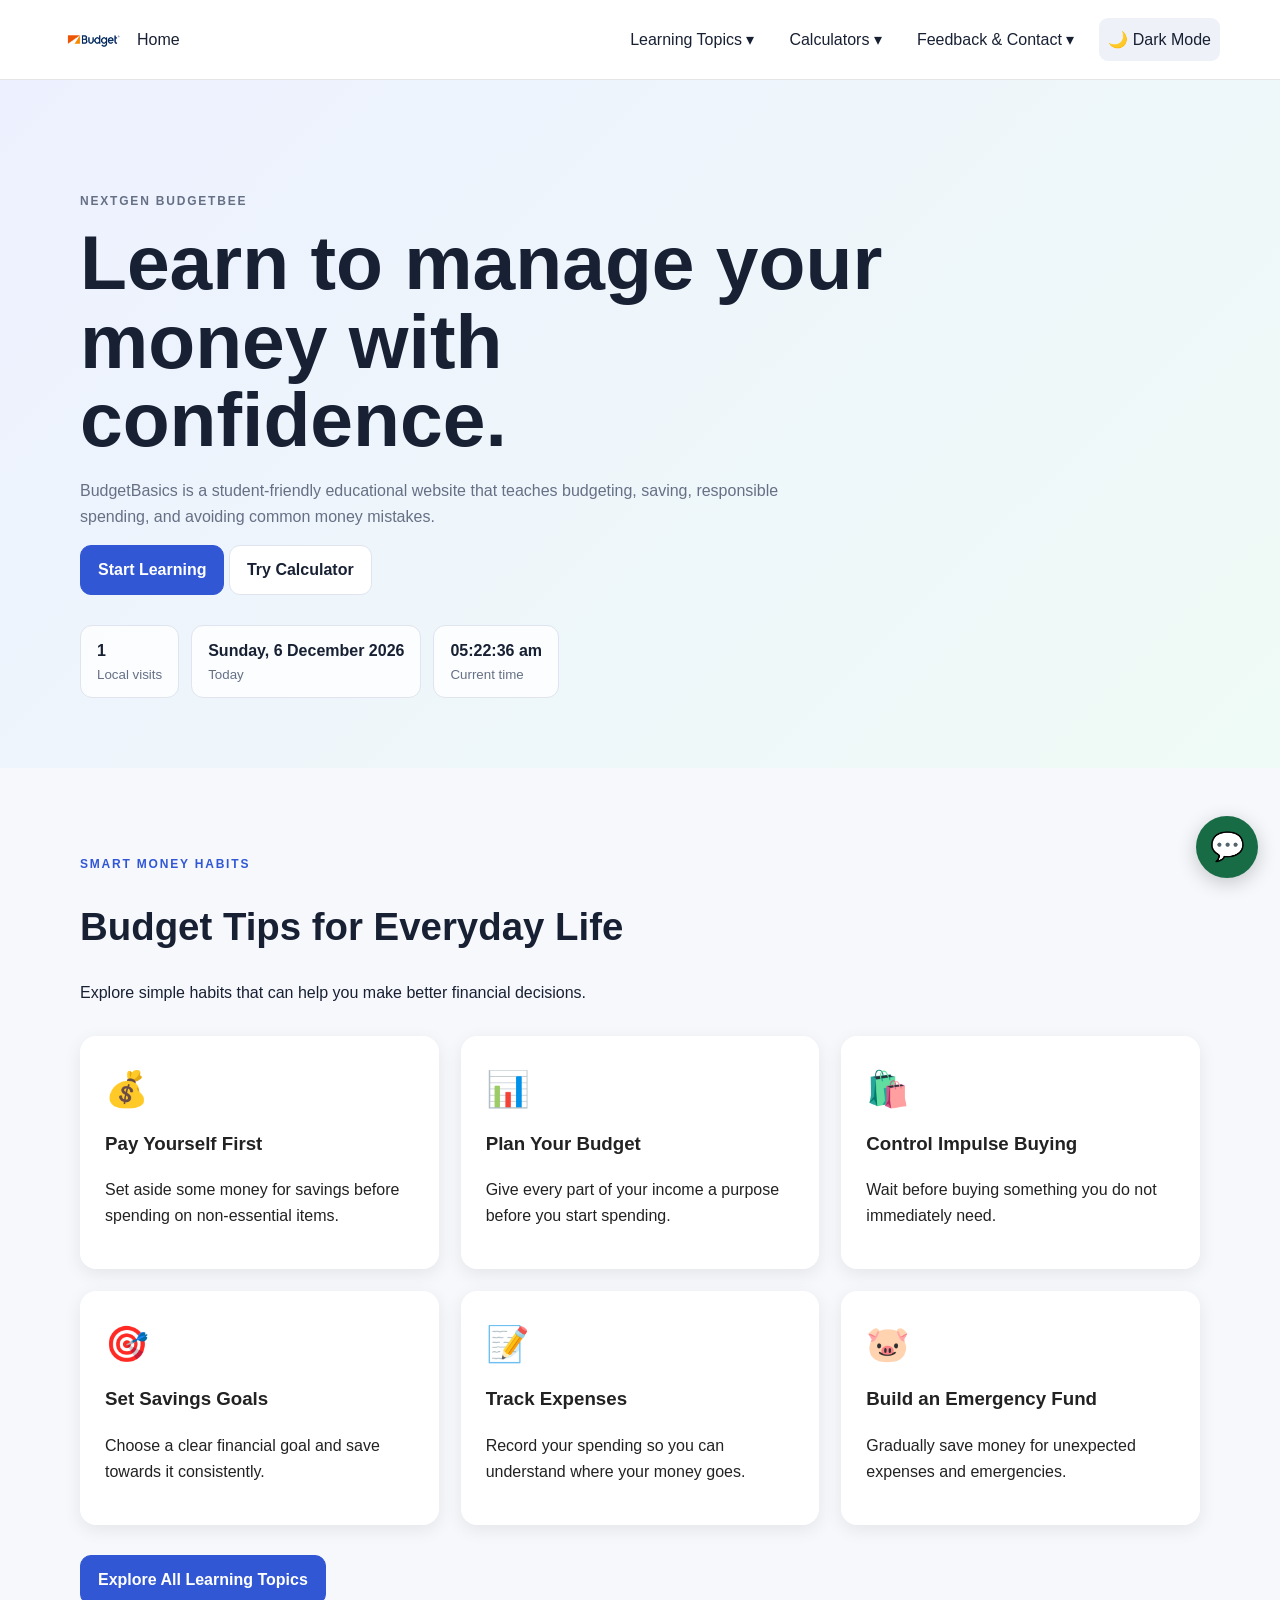
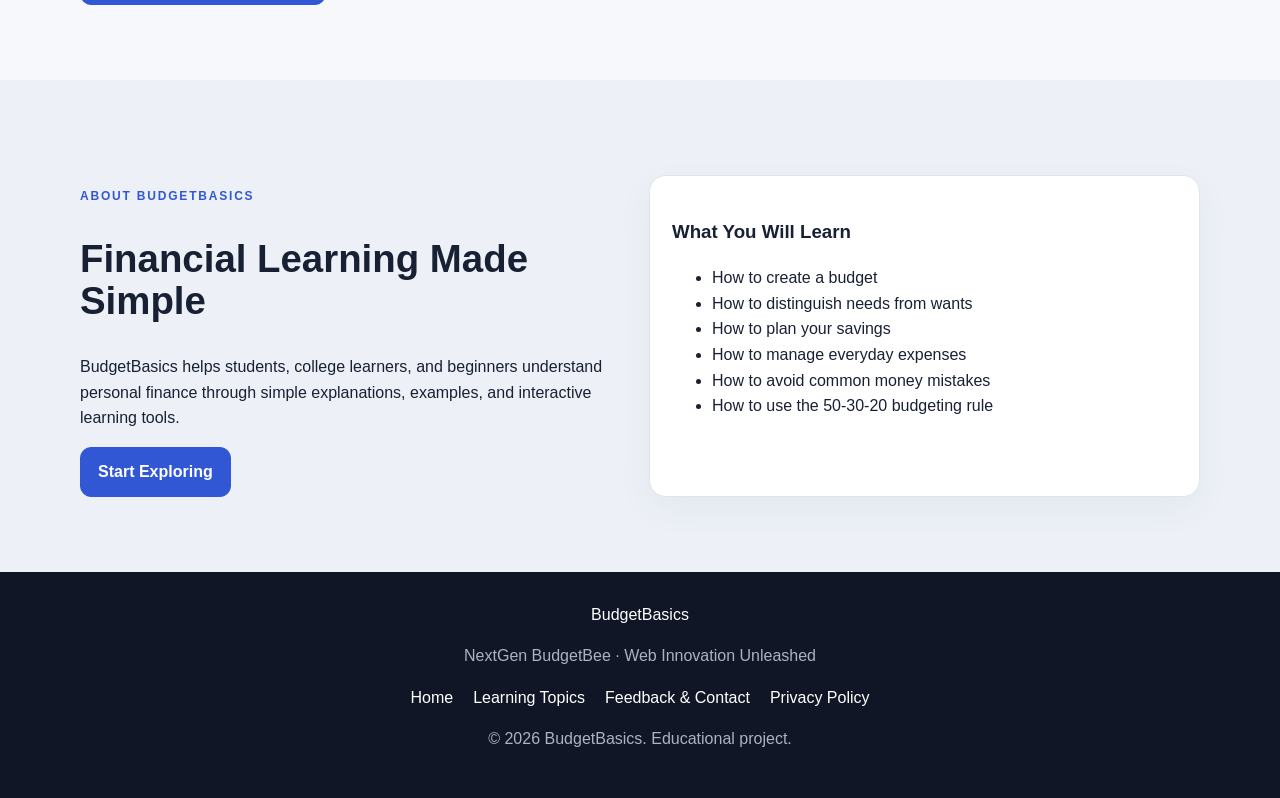
==== commit 0e1cfcfd: "Add Google Search Console verification" ====
--- a/index.html
+++ b/index.html
@@ -6,7 +6,9 @@
     <meta name="viewport" content="width=device-width, initial-scale=1.0">
 
     <title>BudgetBasics | NextGen BudgetBee</title>
+
     <meta name="description" content="BudgetBasics helps you learn personal budgeting, manage expenses, plan savings and make smarter money decisions with simple financial education and budgeting calculators.">
+    <meta name="google-site-verification" content="_QfiQtJ15vCZRhdwNBtHNVzIe4gav3NvBQazymqOuLE" />
 
     <link rel="stylesheet" href="style.css">
 
